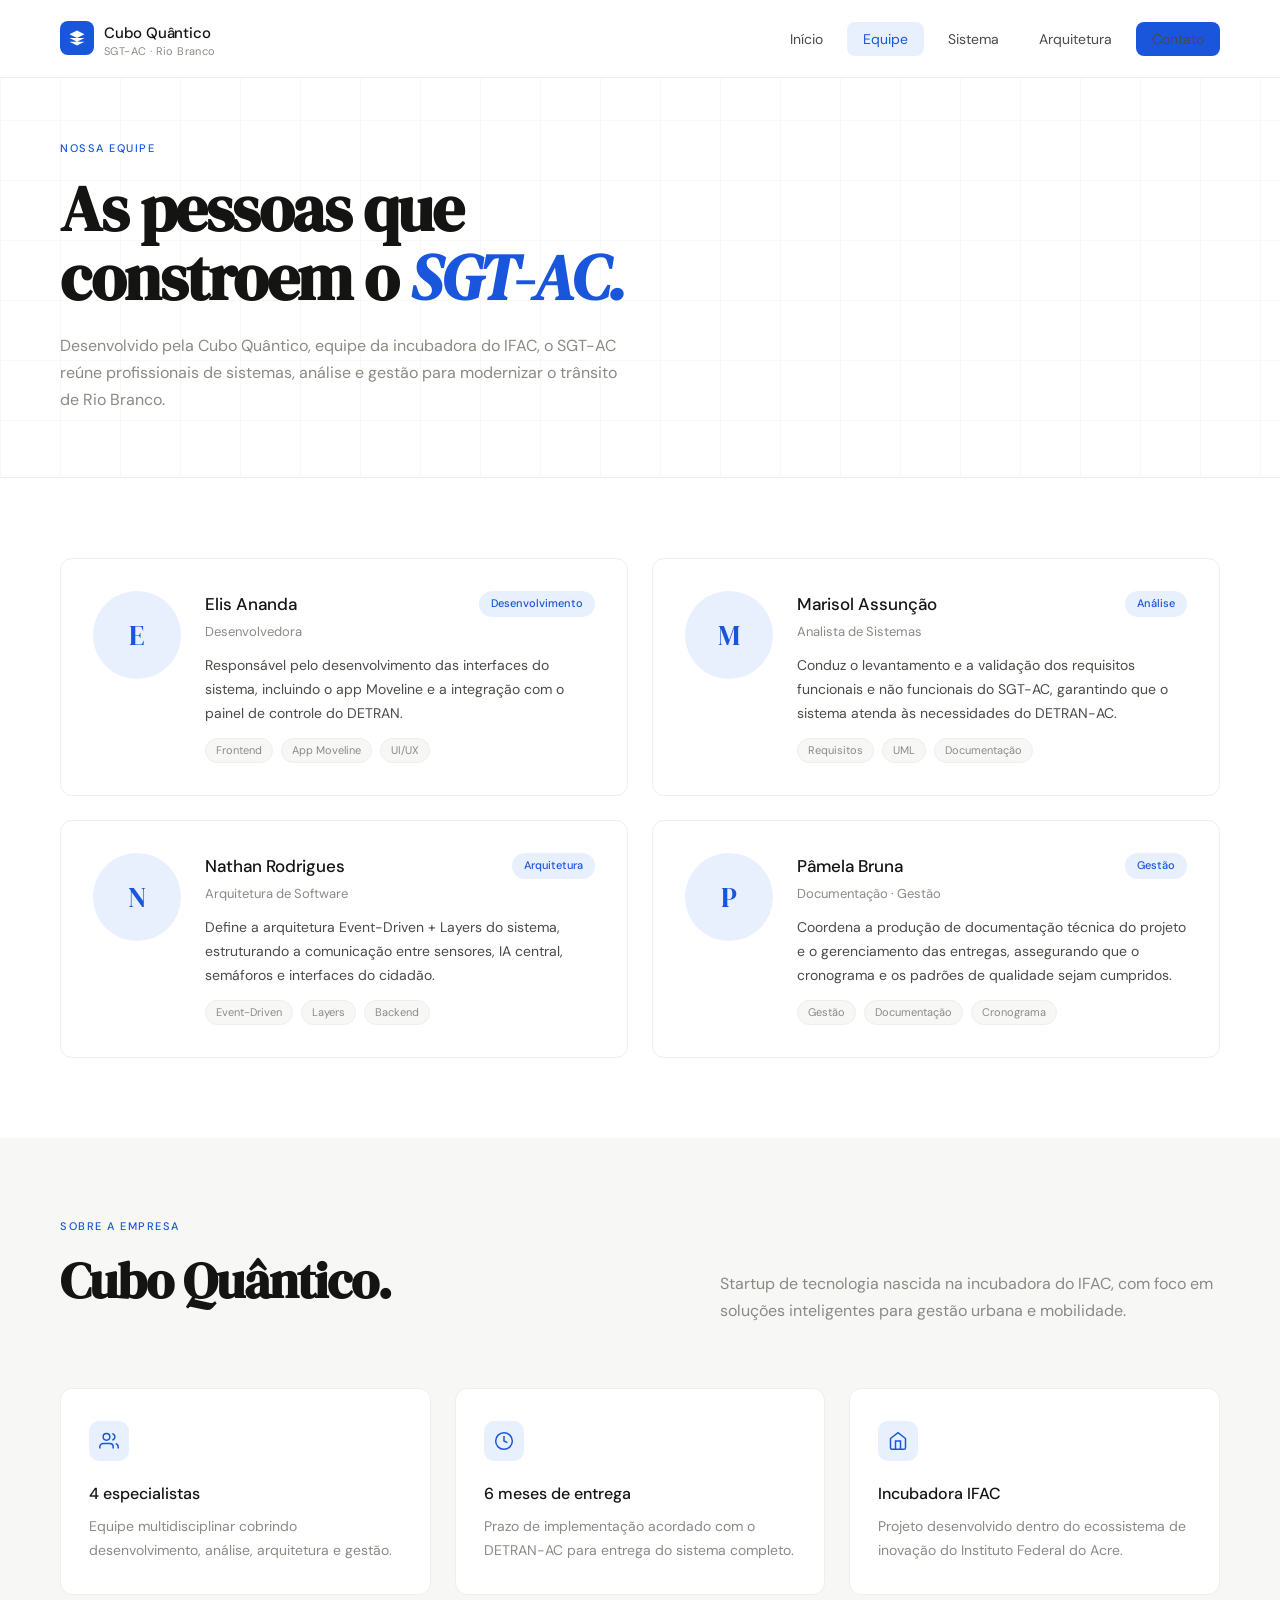
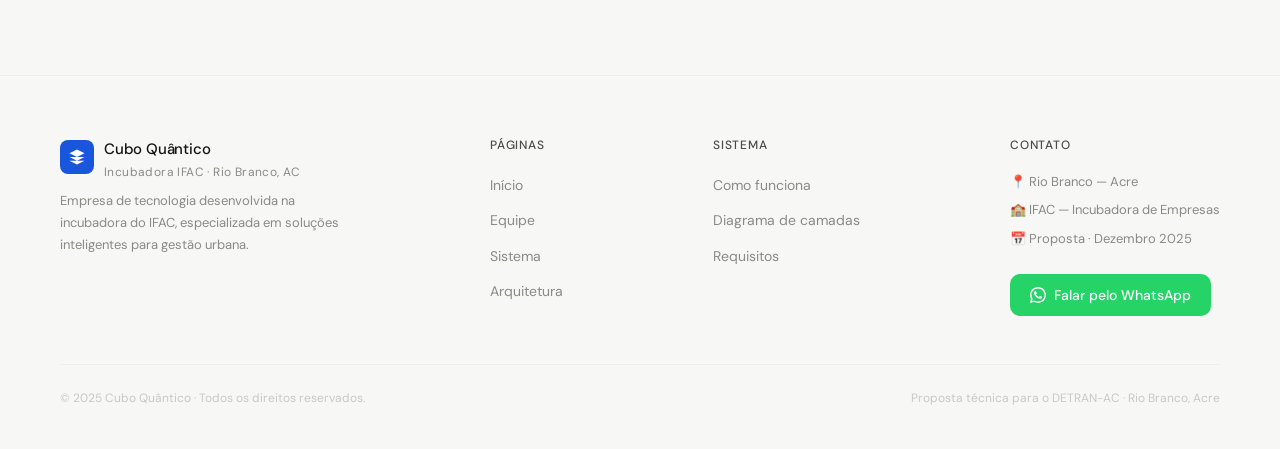
==== equipe.html @ 4dcd0e0a "Add files via upload" ====
<!DOCTYPE html>
<html lang="pt-BR">
<head>
  <meta charset="UTF-8">
  <meta name="viewport" content="width=device-width, initial-scale=1.0">
  <title>Equipe — Cubo Quântico</title>
  <link rel="stylesheet" href="style.css">
</head>
<body>

<!-- NAV -->
<nav>
  <a href="index.html" class="nav-logo">
    <div class="logo-icon">
      <svg viewBox="0 0 24 24"><path d="M12 2L2 7l10 5 10-5-10-5zM2 17l10 5 10-5M2 12l10 5 10-5"/></svg>
    </div>
    <div>
      <span class="logo-text">Cubo Quântico</span>
      <span class="logo-sub">SGT-AC · Rio Branco</span>
    </div>
  </a>
  <ul class="nav-links" id="nav-links">
    <li><a href="index.html">Início</a></li>
    <li><a href="equipe.html" class="active">Equipe</a></li>
    <li><a href="sistema.html">Sistema</a></li>
    <li><a href="arquitetura.html">Arquitetura</a></li>
    <li><a href="index.html#contato" class="nav-cta">Contato</a></li>
  </ul>
  <button class="nav-hamburger" id="nav-hamburger" aria-label="Abrir menu" aria-expanded="false">
    <span></span>
    <span></span>
    <span></span>
  </button>
</nav>

<!-- MENU MOBILE OVERLAY -->
<div class="mobile-menu" id="mobile-menu">
  <ul>
    <li><a href="index.html">Início</a></li>
    <li><a href="equipe.html" class="active">Equipe</a></li>
    <li><a href="sistema.html">Sistema</a></li>
    <li><a href="arquitetura.html">Arquitetura</a></li>
    <li><a href="index.html#contato">Contato</a></li>
  </ul>
</div>

<!-- PAGE HEADER -->
<section class="page-hero">
  <div class="page-hero-content">
    <p class="section-label">Nossa equipe</p>
    <h1 class="page-hero-title">As pessoas que<br>constroem o <em>SGT-AC.</em></h1>
    <p class="page-hero-desc">Desenvolvido pela Cubo Quântico, equipe da incubadora do IFAC, o SGT-AC reúne profissionais de sistemas, análise e gestão para modernizar o trânsito de Rio Branco.</p>
  </div>
</section>

<!-- EQUIPE GRID -->
<section class="team-page-section">
  <div class="team-page-grid reveal">

    <!-- Elis Ananda -->
    <div class="team-page-card">
      <div class="team-page-avatar">
        <img src="fotos/elis.jpg" alt="Elis Ananda"
             onerror="this.style.display='none';this.nextElementSibling.style.display='flex'">
        <span class="avatar-fallback">E</span>
      </div>
      <div class="team-page-info">
        <div class="team-page-header">
          <div>
            <h3 class="team-page-name">Elis Ananda</h3>
            <span class="team-page-role">Desenvolvedora</span>
          </div>
          <span class="team-page-badge">Desenvolvimento</span>
        </div>
        <p class="team-page-bio">
          Responsável pelo desenvolvimento das interfaces do sistema, incluindo o app Moveline e a integração com o painel de controle do DETRAN.
        </p>
        <div class="team-page-tags">
          <span class="team-tag">Frontend</span>
          <span class="team-tag">App Moveline</span>
          <span class="team-tag">UI/UX</span>
        </div>
      </div>
    </div>

    <!-- Marisol Assunção -->
    <div class="team-page-card">
      <div class="team-page-avatar">
        <img src="fotos/marisol.jpg" alt="Marisol Assunção"
             onerror="this.style.display='none';this.nextElementSibling.style.display='flex'">
        <span class="avatar-fallback">M</span>
      </div>
      <div class="team-page-info">
        <div class="team-page-header">
          <div>
            <h3 class="team-page-name">Marisol Assunção</h3>
            <span class="team-page-role">Analista de Sistemas</span>
          </div>
          <span class="team-page-badge">Análise</span>
        </div>
        <p class="team-page-bio">
          Conduz o levantamento e a validação dos requisitos funcionais e não funcionais do SGT-AC, garantindo que o sistema atenda às necessidades do DETRAN-AC.
        </p>
        <div class="team-page-tags">
          <span class="team-tag">Requisitos</span>
          <span class="team-tag">UML</span>
          <span class="team-tag">Documentação</span>
        </div>
      </div>
    </div>

    <!-- Nathan Rodrigues -->
    <div class="team-page-card">
      <div class="team-page-avatar">
        <img src="fotos/nathan.jpg" alt="Nathan Rodrigues"
             onerror="this.style.display='none';this.nextElementSibling.style.display='flex'">
        <span class="avatar-fallback">N</span>
      </div>
      <div class="team-page-info">
        <div class="team-page-header">
          <div>
            <h3 class="team-page-name">Nathan Rodrigues</h3>
            <span class="team-page-role">Arquitetura de Software</span>
          </div>
          <span class="team-page-badge">Arquitetura</span>
        </div>
        <p class="team-page-bio">
          Define a arquitetura Event-Driven + Layers do sistema, estruturando a comunicação entre sensores, IA central, semáforos e interfaces do cidadão.
        </p>
        <div class="team-page-tags">
          <span class="team-tag">Event-Driven</span>
          <span class="team-tag">Layers</span>
          <span class="team-tag">Backend</span>
        </div>
      </div>
    </div>

    <!-- Pâmela Bruna -->
    <div class="team-page-card">
      <div class="team-page-avatar">
        <img src="fotos/pamela.jpg" alt="Pâmela Bruna"
             onerror="this.style.display='none';this.nextElementSibling.style.display='flex'">
        <span class="avatar-fallback">P</span>
      </div>
      <div class="team-page-info">
        <div class="team-page-header">
          <div>
            <h3 class="team-page-name">Pâmela Bruna</h3>
            <span class="team-page-role">Documentação · Gestão</span>
          </div>
          <span class="team-page-badge">Gestão</span>
        </div>
        <p class="team-page-bio">
          Coordena a produção de documentação técnica do projeto e o gerenciamento das entregas, assegurando que o cronograma e os padrões de qualidade sejam cumpridos.
        </p>
        <div class="team-page-tags">
          <span class="team-tag">Gestão</span>
          <span class="team-tag">Documentação</span>
          <span class="team-tag">Cronograma</span>
        </div>
      </div>
    </div>

  </div>
</section>

<!-- SOBRE A EMPRESA -->
<section class="about-section">
  <div class="section-header reveal">
    <div>
      <p class="section-label">Sobre a empresa</p>
      <h2 class="section-title">Cubo Quântico.</h2>
    </div>
    <p class="section-desc">Startup de tecnologia nascida na incubadora do IFAC, com foco em soluções inteligentes para gestão urbana e mobilidade.</p>
  </div>
  <div class="about-grid reveal">
    <div class="about-card">
      <div class="how-icon">
        <svg viewBox="0 0 24 24" fill="none" stroke="currentColor" stroke-width="1.8"><path d="M17 21v-2a4 4 0 00-4-4H5a4 4 0 00-4 4v2"/><circle cx="9" cy="7" r="4"/><path d="M23 21v-2a4 4 0 00-3-3.87M16 3.13a4 4 0 010 7.75"/></svg>
      </div>
      <h4 class="about-card-title">4 especialistas</h4>
      <p class="about-card-text">Equipe multidisciplinar cobrindo desenvolvimento, análise, arquitetura e gestão.</p>
    </div>
    <div class="about-card">
      <div class="how-icon">
        <svg viewBox="0 0 24 24" fill="none" stroke="currentColor" stroke-width="1.8"><circle cx="12" cy="12" r="10"/><polyline points="12 6 12 12 16 14"/></svg>
      </div>
      <h4 class="about-card-title">6 meses de entrega</h4>
      <p class="about-card-text">Prazo de implementação acordado com o DETRAN-AC para entrega do sistema completo.</p>
    </div>
    <div class="about-card">
      <div class="how-icon">
        <svg viewBox="0 0 24 24" fill="none" stroke="currentColor" stroke-width="1.8"><path d="M3 9l9-7 9 7v11a2 2 0 01-2 2H5a2 2 0 01-2-2z"/><polyline points="9 22 9 12 15 12 15 22"/></svg>
      </div>
      <h4 class="about-card-title">Incubadora IFAC</h4>
      <p class="about-card-text">Projeto desenvolvido dentro do ecossistema de inovação do Instituto Federal do Acre.</p>
    </div>
  </div>
</section>

<!-- RODAPÉ -->
<footer id="contato">
  <div class="footer-top">
    <div class="footer-brand">
      <a href="index.html" class="nav-logo">
        <div class="logo-icon">
          <svg viewBox="0 0 24 24" width="18" height="18" fill="white"><path d="M12 2L2 7l10 5 10-5-10-5zM2 17l10 5 10-5M2 12l10 5 10-5"/></svg>
        </div>
        <div>
          <span class="logo-text">Cubo Quântico</span>
          <span class="logo-sub">Incubadora IFAC · Rio Branco, AC</span>
        </div>
      </a>
      <p class="footer-desc">Empresa de tecnologia desenvolvida na incubadora do IFAC, especializada em soluções inteligentes para gestão urbana.</p>
    </div>
    <div class="footer-links">
      <h4>Páginas</h4>
      <ul>
        <li><a href="index.html">Início</a></li>
        <li><a href="equipe.html">Equipe</a></li>
        <li><a href="sistema.html">Sistema</a></li>
        <li><a href="arquitetura.html">Arquitetura</a></li>
      </ul>
    </div>
    <div class="footer-links">
      <h4>Sistema</h4>
      <ul>
        <li><a href="sistema.html">Como funciona</a></li>
        <li><a href="arquitetura.html">Diagrama de camadas</a></li>
        <li><a href="sistema.html#requisitos">Requisitos</a></li>
      </ul>
    </div>
    <div class="footer-contact">
      <h4>Contato</h4>
      <p>📍 Rio Branco — Acre</p>
      <p>🏫 IFAC — Incubadora de Empresas</p>
      <p>📅 Proposta · Dezembro 2025</p>
      <a href="https://wa.me/55" target="_blank" class="whatsapp-btn">
        <svg width="16" height="16" viewBox="0 0 24 24" fill="white"><path d="M17.472 14.382c-.297-.149-1.758-.867-2.03-.967-.273-.099-.471-.148-.67.15-.197.297-.767.966-.94 1.164-.173.199-.347.223-.644.075-.297-.15-1.255-.463-2.39-1.475-.883-.788-1.48-1.761-1.653-2.059-.173-.297-.018-.458.13-.606.134-.133.298-.347.446-.52.149-.174.198-.298.298-.497.099-.198.05-.371-.025-.52-.075-.149-.669-1.612-.916-2.207-.242-.579-.487-.5-.669-.51-.173-.008-.371-.01-.57-.01-.198 0-.52.074-.792.372-.272.297-1.04 1.016-1.04 2.479 0 1.462 1.065 2.875 1.213 3.074.149.198 2.096 3.2 5.077 4.487.709.306 1.262.489 1.694.625.712.227 1.36.195 1.871.118.571-.085 1.758-.719 2.006-1.413.248-.694.248-1.289.173-1.413-.074-.124-.272-.198-.57-.347z"/><path d="M12 0C5.373 0 0 5.373 0 12c0 2.123.554 4.116 1.524 5.843L.057 23.928l6.234-1.635A11.942 11.942 0 0012 24c6.627 0 12-5.373 12-12S18.627 0 12 0zm0 21.818a9.818 9.818 0 01-5.007-1.369l-.36-.214-3.7.97 1.013-3.597-.235-.37A9.818 9.818 0 012.182 12c0-5.42 4.398-9.818 9.818-9.818 5.42 0 9.818 4.398 9.818 9.818 0 5.42-4.398 9.818-9.818 9.818z"/></svg>
        Falar pelo WhatsApp
      </a>
    </div>
  </div>
  <div class="footer-bottom">
    <p>© 2025 Cubo Quântico · Todos os direitos reservados.</p>
    <p>Proposta técnica para o DETRAN-AC · Rio Branco, Acre</p>
  </div>
</footer>

<script src="js/main.js" defer></script>

</body>
</html>
---- style.css ----
@import url('https://fonts.googleapis.com/css2?family=DM+Sans:wght@300;400;500&family=DM+Serif+Display:ital@0;1&display=swap');

/* ── RESET & VARIÁVEIS ── */
*, *::before, *::after {
  box-sizing: border-box;
  margin: 0;
  padding: 0;
}

:root {
  --white: #ffffff;
  --off: #f7f7f6;
  --gray-100: #eeeeec;
  --gray-300: #c8c8c4;
  --gray-500: #8a8a85;
  --gray-700: #4a4a47;
  --black: #141413;
  --blue: #1a56db;
  --blue-light: #e8f0fe;
  --blue-mid: #3b82f6;
  --accent: #1a56db;
  --font-display: 'DM Serif Display', Georgia, serif;
  --font-body: 'DM Sans', sans-serif;
  --radius: 12px;
  --transition: 0.35s cubic-bezier(0.4, 0, 0.2, 1);
}

html {
  scroll-behavior: smooth;
}

body {
  font-family: var(--font-body);
  background: var(--white);
  color: var(--black);
  line-height: 1.6;
  overflow-x: hidden;
}

/* ── NAV ── */
nav {
  position: fixed;
  top: 0; left: 0; right: 0;
  z-index: 100;
  display: flex;
  align-items: center;
  justify-content: space-between;
  padding: 20px 60px;
  background: rgba(255, 255, 255, 0.92);
  backdrop-filter: blur(12px);
  border-bottom: 1px solid var(--gray-100);
  transition: var(--transition);
}

.nav-logo {
  display: flex;
  align-items: center;
  gap: 10px;
  text-decoration: none;
  color: var(--black);
}

.logo-icon {
  width: 34px;
  height: 34px;
  background: var(--blue);
  border-radius: 8px;
  display: flex;
  align-items: center;
  justify-content: center;
}

.logo-icon svg {
  width: 18px;
  height: 18px;
  fill: white;
}

.logo-text {
  font-family: var(--font-body);
  font-weight: 500;
  font-size: 15px;
  letter-spacing: -0.2px;
}

.logo-sub {
  font-size: 11px;
  color: var(--gray-500);
  letter-spacing: 0.4px;
  display: block;
  line-height: 1;
}

.nav-links {
  display: flex;
  gap: 8px;
  list-style: none;
}

.nav-links a {
  text-decoration: none;
  font-size: 14px;
  font-weight: 400;
  color: var(--gray-700);
  padding: 8px 16px;
  border-radius: 8px;
  transition: var(--transition);
}

.nav-links a:hover,
.nav-links a.active {
  background: var(--blue-light);
  color: var(--blue);
}

.nav-cta {
  background: var(--blue) ;
  color: white;
  font-weight: 500;
}

.nav-cta:hover {
  background: #1445b8;
  color: white;
}

/* ── HERO ── */
.hero {
  min-height: 100vh;
  display: flex;
  flex-direction: column;
  justify-content: center;
  padding: 120px 60px 80px;
  position: relative;
  overflow: hidden;
}

.hero-grid {
  position: absolute;
  inset: 0;
  background-image:
    linear-gradient(var(--gray-100) 1px, transparent 1px),
    linear-gradient(90deg, var(--gray-100) 1px, transparent 1px);
  background-size: 60px 60px;
  opacity: 0.5;
  z-index: 0;
  pointer-events: none;
}

.hero-blob {
  position: absolute;
  top: -100px;
  right: -100px;
  width: 600px;
  height: 600px;
  background: radial-gradient(circle at center, #e8f0fe 0%, transparent 70%);
  z-index: 0;
  pointer-events: none;
}

.hero-content {
  position: relative;
  z-index: 1;
  max-width: 800px;
}

.hero-badge {
  display: inline-flex;
  align-items: center;
  gap: 6px;
  background: var(--blue-light);
  color: var(--blue);
  font-size: 12px;
  font-weight: 500;
  letter-spacing: 0.8px;
  text-transform: uppercase;
  padding: 6px 14px;
  border-radius: 100px;
  margin-bottom: 32px;
  opacity: 0;
  transform: translateY(16px);
  animation: fadeUp 0.6s 0.1s forwards;
}

.hero-badge::before {
  content: '';
  width: 6px;
  height: 6px;
  background: var(--blue);
  border-radius: 50%;
}

.hero-title {
  font-family: var(--font-display);
  font-size: clamp(48px, 7vw, 88px);
  line-height: 1.05;
  letter-spacing: -2px;
  color: var(--black);
  margin-bottom: 24px;
  opacity: 0;
  transform: translateY(20px);
  animation: fadeUp 0.7s 0.2s forwards;
}

.hero-title em {
  font-style: italic;
  color: var(--blue);
}

.hero-desc {
  font-size: 18px;
  color: var(--gray-700);
  max-width: 560px;
  line-height: 1.7;
  margin-bottom: 48px;
  opacity: 0;
  transform: translateY(20px);
  animation: fadeUp 0.7s 0.35s forwards;
}

.hero-actions {
  display: flex;
  gap: 16px;
  flex-wrap: wrap;
  opacity: 0;
  transform: translateY(20px);
  animation: fadeUp 0.7s 0.5s forwards;
}

.hero-stats {
  display: flex;
  gap: 48px;
  margin-top: 80px;
  padding-top: 48px;
  border-top: 1px solid var(--gray-100);
  opacity: 0;
  transform: translateY(20px);
  animation: fadeUp 0.7s 0.65s forwards;
}

.stat-number {
  font-family: var(--font-display);
  font-size: 36px;
  color: var(--black);
  line-height: 1;
  margin-bottom: 4px;
}

.stat-label {
  font-size: 13px;
  color: var(--gray-500);
  letter-spacing: 0.3px;
}

/* ── BOTÕES ── */
.btn {
  display: inline-flex;
  align-items: center;
  gap: 8px;
  padding: 14px 28px;
  border-radius: 10px;
  font-family: var(--font-body);
  font-size: 15px;
  font-weight: 500;
  text-decoration: none;
  transition: var(--transition);
  cursor: pointer;
  border: none;
}

.btn-primary {
  background: var(--blue);
  color: white;
}

.btn-primary:hover {
  background: #1445b8;
  transform: translateY(-2px);
  box-shadow: 0 8px 24px rgba(26, 86, 219, 0.3);
}

.btn-secondary {
  background: var(--white);
  color: var(--black);
  border: 1.5px solid var(--gray-300);
}

.btn-secondary:hover {
  border-color: var(--blue);
  color: var(--blue);
  transform: translateY(-2px);
}

.btn-white {
  background: var(--white);
  color: var(--black);
}

.btn-white:hover {
  background: var(--blue-light);
  color: var(--blue);
  transform: translateY(-2px);
}

/* ── SEÇÕES GENÉRICAS ── */
section {
  padding: 100px 60px;
}

.section-label {
  font-size: 11px;
  font-weight: 500;
  letter-spacing: 1.5px;
  text-transform: uppercase;
  color: var(--blue);
  margin-bottom: 16px;
}

.section-title {
  font-family: var(--font-display);
  font-size: clamp(32px, 4vw, 52px);
  line-height: 1.1;
  letter-spacing: -1px;
  color: var(--black);
  margin-bottom: 16px;
}

.section-desc {
  font-size: 16px;
  color: var(--gray-500);
  max-width: 500px;
  line-height: 1.7;
}

.section-header {
  display: flex;
  justify-content: space-between;
  align-items: flex-end;
  margin-bottom: 64px;
  gap: 40px;
  flex-wrap: wrap;
}

/* ── EQUIPE ── */
.team-section {
  background: var(--off);
}

.team-grid {
  display: grid;
  grid-template-columns: repeat(auto-fill, minmax(200px, 1fr));
  gap: 24px;
}

.team-card {
  background: var(--white);
  border: 1px solid var(--gray-100);
  border-radius: var(--radius);
  padding: 32px 24px;
  text-align: center;
  transition: var(--transition);
  cursor: default;
}

.team-card:hover {
  border-color: var(--blue);
  transform: translateY(-4px);
  box-shadow: 0 12px 32px rgba(26, 86, 219, 0.08);
}

.team-avatar {
  width: 80px;
  height: 80px;
  border-radius: 50%;
  background: var(--blue-light);
  display: flex;
  align-items: center;
  justify-content: center;
  margin: 0 auto 20px;
  overflow: hidden;
  position: relative;
}

.team-avatar img {
  width: 100%;
  height: 100%;
  object-fit: cover;
  border-radius: 50%;
  display: block;
}

.team-avatar .avatar-fallback {
  font-family: var(--font-display);
  font-size: 26px;
  color: var(--blue);
  display: none;
  align-items: center;
  justify-content: center;
  width: 100%;
  height: 100%;
}

.team-name {
  font-size: 15px;
  font-weight: 500;
  color: var(--black);
  margin-bottom: 4px;
}

.team-role {
  font-size: 12px;
  color: var(--gray-500);
  letter-spacing: 0.3px;
}

/* ── COMO FUNCIONA ── */
.how-grid {
  display: grid;
  grid-template-columns: repeat(3, 1fr);
  gap: 2px;
  background: var(--gray-100);
  border: 1px solid var(--gray-100);
  border-radius: var(--radius);
  overflow: hidden;
}

.how-card {
  background: var(--white);
  padding: 40px 32px;
  transition: var(--transition);
}

.how-card:hover {
  background: var(--off);
}

.how-number {
  font-family: var(--font-display);
  font-size: 48px;
  color: var(--gray-100);
  line-height: 1;
  margin-bottom: 20px;
}

.how-icon {
  width: 40px;
  height: 40px;
  background: var(--blue-light);
  border-radius: 10px;
  display: flex;
  align-items: center;
  justify-content: center;
  margin-bottom: 20px;
}

.how-icon svg {
  width: 20px;
  height: 20px;
  stroke: var(--blue);
  fill: none;
  stroke-width: 1.8;
}

.how-title {
  font-size: 16px;
  font-weight: 500;
  color: var(--black);
  margin-bottom: 10px;
}

.how-text {
  font-size: 14px;
  color: var(--gray-500);
  line-height: 1.7;
}

.how-cta {
  text-align: center;
  margin-top: 48px;
}

/* ── ARQUITETURA ── */
.arch-section {
  background: var(--black);
}

.arch-section .section-label { color: var(--blue-mid); }
.arch-section .section-title { color: var(--white); }
.arch-section .section-desc  { color: var(--gray-300); }

.arch-layers {
  display: flex;
  flex-direction: column;
  gap: 3px;
  margin-top: 56px;
}

.arch-layer {
  display: flex;
  align-items: center;
  gap: 20px;
  background: rgba(255, 255, 255, 0.04);
  border: 1px solid rgba(255, 255, 255, 0.08);
  border-radius: 10px;
  padding: 20px 28px;
  transition: var(--transition);
}

.arch-layer:hover {
  background: rgba(26, 86, 219, 0.12);
  border-color: rgba(26, 86, 219, 0.4);
}

.arch-layer-num {
  font-family: var(--font-display);
  font-size: 13px;
  color: var(--blue-mid);
  min-width: 24px;
}

.arch-layer-name {
  font-size: 14px;
  font-weight: 500;
  color: var(--white);
  min-width: 200px;
}

.arch-layer-desc {
  font-size: 13px;
  color: var(--gray-500);
}

.arch-tags {
  display: flex;
  gap: 8px;
  margin-left: auto;
  flex-wrap: wrap;
}

.arch-tag {
  font-size: 11px;
  color: var(--blue-mid);
  background: rgba(59, 130, 246, 0.12);
  border: 1px solid rgba(59, 130, 246, 0.2);
  padding: 3px 10px;
  border-radius: 100px;
}

.arch-cta {
  text-align: center;
  margin-top: 48px;
}

/* ── RODAPÉ ── */
footer {
  background: var(--off);
  border-top: 1px solid var(--gray-100);
  padding: 60px 60px 40px;
}

.footer-top {
  display: flex;
  justify-content: space-between;
  align-items: flex-start;
  gap: 40px;
  flex-wrap: wrap;
  margin-bottom: 48px;
}

.footer-brand .logo-sub {
  margin-top: 4px;
  font-size: 12px;
}

.footer-desc {
  font-size: 13px;
  color: var(--gray-500);
  max-width: 280px;
  margin-top: 12px;
  line-height: 1.7;
}

.footer-links h4 {
  font-size: 12px;
  font-weight: 500;
  letter-spacing: 0.8px;
  text-transform: uppercase;
  color: var(--gray-700);
  margin-bottom: 16px;
}

.footer-links ul { list-style: none; }

.footer-links li { margin-bottom: 10px; }

.footer-links a {
  font-size: 14px;
  color: var(--gray-500);
  text-decoration: none;
  transition: color 0.2s;
}

.footer-links a:hover { color: var(--blue); }

.footer-contact h4 {
  font-size: 12px;
  font-weight: 500;
  letter-spacing: 0.8px;
  text-transform: uppercase;
  color: var(--gray-700);
  margin-bottom: 16px;
}

.footer-contact p {
  font-size: 13px;
  color: var(--gray-500);
  margin-bottom: 8px;
  display: flex;
  align-items: center;
  gap: 8px;
}

.whatsapp-btn {
  display: inline-flex;
  align-items: center;
  gap: 8px;
  background: #25d366;
  color: white;
  text-decoration: none;
  padding: 10px 20px;
  border-radius: 10px;
  font-size: 14px;
  font-weight: 500;
  margin-top: 16px;
  transition: var(--transition);
}

.whatsapp-btn:hover {
  background: #1dbb5b;
  transform: translateY(-2px);
  box-shadow: 0 6px 20px rgba(37, 211, 102, 0.3);
}

.footer-bottom {
  border-top: 1px solid var(--gray-100);
  padding-top: 24px;
  display: flex;
  justify-content: space-between;
  align-items: center;
  flex-wrap: wrap;
  gap: 12px;
}

.footer-bottom p {
  font-size: 12px;
  color: var(--gray-300);
}

/* ── SCROLL REVEAL ── */
/* Visível por padrão — o JS é quem oculta antes de animar.
   Assim, se o JS falhar ou demorar, o conteúdo nunca fica invisível. */
.reveal {
  opacity: 1;
  transform: none;
}

.reveal.reveal-init {
  opacity: 0;
  transform: translateY(28px);
  transition: opacity 0.7s ease, transform 0.7s ease;
}

.reveal.reveal-init.visible {
  opacity: 1;
  transform: translateY(0);
}

/* ── PAGE HERO ── */
.page-hero {
  min-height: 40vh;
  display: flex;
  align-items: flex-end;
  padding: 140px 60px 64px;
  position: relative;
  overflow: hidden;
  border-bottom: 1px solid var(--gray-100);
}

.page-hero::before {
  content: '';
  position: absolute;
  inset: 0;
  background-image:
    linear-gradient(var(--gray-100) 1px, transparent 1px),
    linear-gradient(90deg, var(--gray-100) 1px, transparent 1px);
  background-size: 60px 60px;
  opacity: 0.4;
  z-index: 0;
}

.page-hero-content {
  position: relative;
  z-index: 1;
  max-width: 700px;
}

.page-hero-title {
  font-family: var(--font-display);
  font-size: clamp(36px, 5vw, 64px);
  line-height: 1.08;
  letter-spacing: -1.5px;
  color: var(--black);
  margin: 12px 0 20px;
}

.page-hero-title em {
  font-style: italic;
  color: var(--blue);
}

.page-hero-desc {
  font-size: 16px;
  color: var(--gray-500);
  max-width: 560px;
  line-height: 1.7;
}

/* ── EQUIPE PAGE ── */
.team-page-section {
  padding: 80px 60px;
}

.team-page-grid {
  display: grid;
  grid-template-columns: repeat(2, 1fr);
  gap: 24px;
}

.team-page-card {
  display: flex;
  gap: 24px;
  background: var(--white);
  border: 1px solid var(--gray-100);
  border-radius: var(--radius);
  padding: 32px;
  transition: var(--transition);
}

.team-page-card:hover {
  border-color: var(--blue);
  box-shadow: 0 12px 40px rgba(26, 86, 219, 0.07);
  transform: translateY(-3px);
}

.team-page-avatar {
  width: 88px;
  height: 88px;
  min-width: 88px;
  border-radius: 50%;
  background: var(--blue-light);
  overflow: hidden;
  display: flex;
  align-items: center;
  justify-content: center;
}

.team-page-avatar img {
  width: 100%;
  height: 100%;
  object-fit: cover;
  border-radius: 50%;
}

.team-page-avatar .avatar-fallback {
  font-family: var(--font-display);
  font-size: 28px;
  color: var(--blue);
  display: none;
  align-items: center;
  justify-content: center;
  width: 100%;
  height: 100%;
}

.team-page-info {
  flex: 1;
  display: flex;
  flex-direction: column;
  gap: 12px;
}

.team-page-header {
  display: flex;
  justify-content: space-between;
  align-items: flex-start;
  gap: 12px;
}

.team-page-name {
  font-size: 17px;
  font-weight: 500;
  color: var(--black);
  margin-bottom: 3px;
}

.team-page-role {
  font-size: 13px;
  color: var(--gray-500);
  display: block;
}

.team-page-badge {
  font-size: 11px;
  font-weight: 500;
  color: var(--blue);
  background: var(--blue-light);
  padding: 4px 12px;
  border-radius: 100px;
  white-space: nowrap;
}

.team-page-bio {
  font-size: 14px;
  color: var(--gray-700);
  line-height: 1.7;
}

.team-page-tags {
  display: flex;
  gap: 8px;
  flex-wrap: wrap;
}

.team-tag {
  font-size: 11px;
  color: var(--gray-500);
  background: var(--off);
  border: 1px solid var(--gray-100);
  padding: 3px 10px;
  border-radius: 100px;
}

/* ── SOBRE A EMPRESA ── */
.about-section {
  padding: 80px 60px;
  background: var(--off);
}

.about-grid {
  display: grid;
  grid-template-columns: repeat(3, 1fr);
  gap: 24px;
}

.about-card {
  background: var(--white);
  border: 1px solid var(--gray-100);
  border-radius: var(--radius);
  padding: 32px 28px;
  transition: var(--transition);
}

.about-card:hover {
  border-color: var(--blue);
  transform: translateY(-3px);
  box-shadow: 0 8px 28px rgba(26, 86, 219, 0.07);
}

.about-card-title {
  font-size: 16px;
  font-weight: 500;
  color: var(--black);
  margin: 16px 0 8px;
}

.about-card-text {
  font-size: 14px;
  color: var(--gray-500);
  line-height: 1.7;
}

/* ── HAMBURGER ── */
.nav-hamburger {
  display: none;
  flex-direction: column;
  justify-content: center;
  gap: 5px;
  width: 36px;
  height: 36px;
  background: none;
  border: none;
  cursor: pointer;
  padding: 4px;
  border-radius: 8px;
  transition: background var(--transition);
  z-index: 200;
}

.nav-hamburger:hover {
  background: var(--gray-100);
}

.nav-hamburger span {
  display: block;
  width: 22px;
  height: 2px;
  background: var(--black);
  border-radius: 2px;
  transition: transform 0.3s ease, opacity 0.3s ease;
  transform-origin: center;
}

.nav-hamburger.open span:nth-child(1) {
  transform: translateY(7px) rotate(45deg);
}
.nav-hamburger.open span:nth-child(2) {
  opacity: 0;
  transform: scaleX(0);
}
.nav-hamburger.open span:nth-child(3) {
  transform: translateY(-7px) rotate(-45deg);
}

/* ── MENU MOBILE OVERLAY ── */
.mobile-menu {
  display: none;
  position: fixed;
  top: 0; left: 0; right: 0; bottom: 0;
  background: var(--white);
  z-index: 150;
  flex-direction: column;
  justify-content: center;
  align-items: center;
  opacity: 0;
  pointer-events: none;
  transition: opacity 0.3s ease;
}

.mobile-menu.open {
  opacity: 1;
  pointer-events: all;
}

.mobile-menu ul {
  list-style: none;
  text-align: center;
  display: flex;
  flex-direction: column;
  gap: 8px;
}

.mobile-menu a {
  display: block;
  font-family: var(--font-display);
  font-size: 36px;
  color: var(--black);
  text-decoration: none;
  padding: 8px 24px;
  border-radius: 12px;
  transition: color var(--transition), background var(--transition);
  letter-spacing: -0.5px;
}

.mobile-menu a:hover,
.mobile-menu a.active {
  color: var(--blue);
  background: var(--blue-light);
}

body.menu-open {
  overflow: hidden;
}

/* ── ANIMAÇÕES ── */
@keyframes fadeUp {
  to {
    opacity: 1;
    transform: translateY(0);
  }
}

/* ── RESPONSIVO ── */
@media (max-width: 900px) {
  nav                   { padding: 16px 24px; }
  .nav-links            { display: none; }
  .nav-hamburger        { display: flex; }
  .mobile-menu          { display: flex; }
  .hero                 { padding: 100px 24px 60px; }
  section               { padding: 70px 24px; }
  .how-grid             { grid-template-columns: 1fr; }
  .hero-stats           { gap: 28px; flex-wrap: wrap; }
  footer                { padding: 48px 24px 32px; }
  .arch-tags            { display: none; }
  .page-hero            { padding: 120px 24px 48px; }
  .team-page-section    { padding: 60px 24px; }
  .team-page-grid       { grid-template-columns: 1fr; }
  .about-section        { padding: 60px 24px; }
  .about-grid           { grid-template-columns: 1fr; gap: 16px; }
  .section-header       { flex-direction: column; align-items: flex-start; }
  .footer-top           { flex-direction: column; gap: 32px; }
  .arch-layer           { flex-wrap: wrap; gap: 12px; }
  .arch-layer-name      { min-width: unset; }
}

@media (max-width: 480px) {
  .hero-title           { letter-spacing: -1.5px; }
  .hero-stats           { display: grid; grid-template-columns: 1fr 1fr; gap: 24px; }
  .team-grid            { grid-template-columns: 1fr 1fr; }
  .team-page-card       { flex-direction: column; align-items: center; text-align: center; }
  .team-page-header     { flex-direction: column; align-items: center; }
  .team-page-tags       { justify-content: center; }
  .how-card             { padding: 28px 20px; }
  .arch-layer           { padding: 16px 20px; }
  .arch-layer-desc      { display: none; }
  .about-grid           { grid-template-columns: 1fr; }
  .footer-bottom        { flex-direction: column; text-align: center; }
}
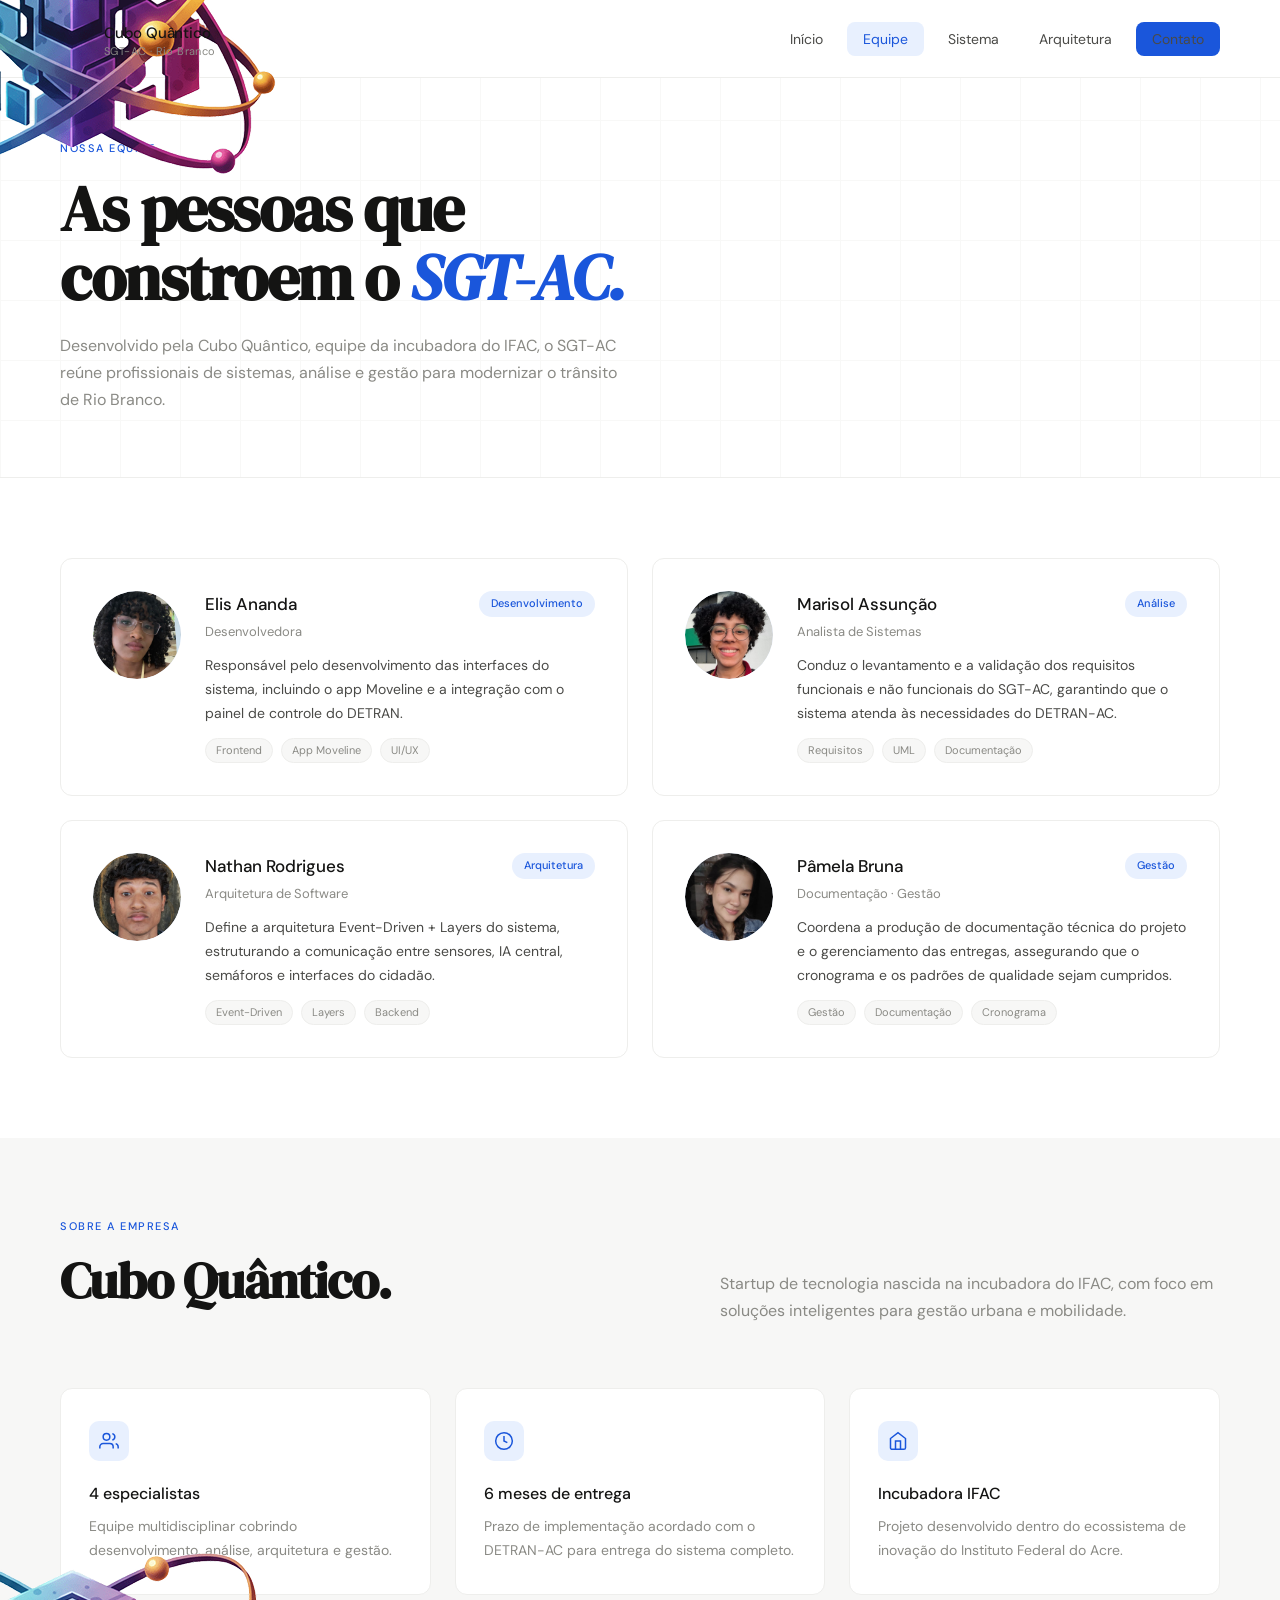
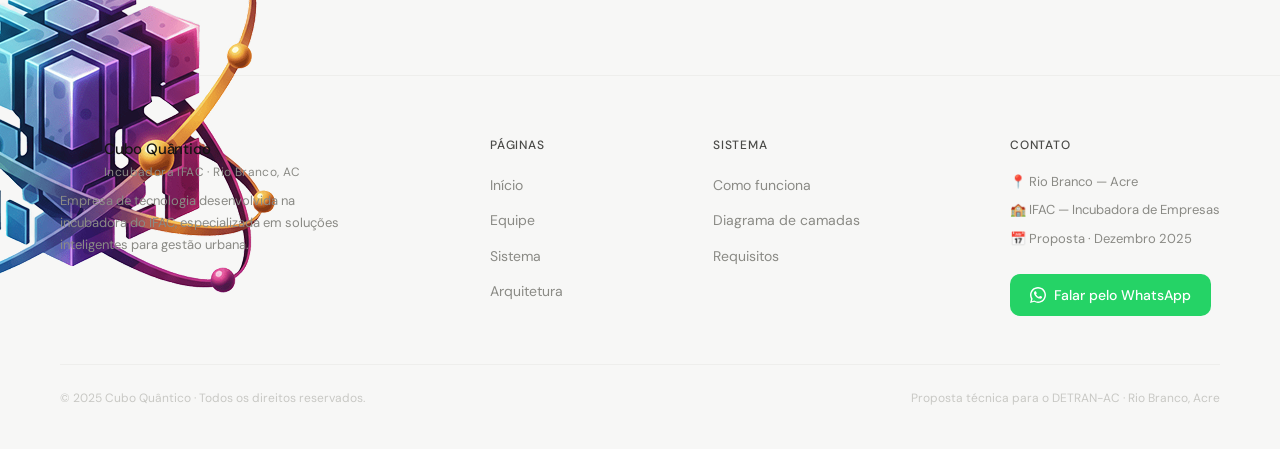
==== commit 5fa42983: "Update equipe.html" ====
--- a/equipe.html
+++ b/equipe.html
@@ -12,7 +12,7 @@
 <nav>
   <a href="index.html" class="nav-logo">
     <div class="logo-icon">
-      <svg viewBox="0 0 24 24"><path d="M12 2L2 7l10 5 10-5-10-5zM2 17l10 5 10-5M2 12l10 5 10-5"/></svg>
+      <img src="img/logo1.png" alt="Cubo Quântico">
     </div>
     <div>
       <span class="logo-text">Cubo Quântico</span>
@@ -33,7 +33,7 @@
   </button>
 </nav>
 
-<!-- MENU MOBILE OVERLAY -->
+<!-- MENU/MOBILE -->
 <div class="mobile-menu" id="mobile-menu">
   <ul>
     <li><a href="index.html">Início</a></li>
@@ -44,7 +44,7 @@
   </ul>
 </div>
 
-<!-- PAGE HEADER -->
+<!-- PAGE/HEADER -->
 <section class="page-hero">
   <div class="page-hero-content">
     <p class="section-label">Nossa equipe</p>
@@ -53,11 +53,11 @@
   </div>
 </section>
 
-<!-- EQUIPE GRID -->
+<!-- EQUIPE/GRID -->
 <section class="team-page-section">
   <div class="team-page-grid reveal">
 
-    <!-- Elis Ananda -->
+    <!-- Elis -->
     <div class="team-page-card">
       <div class="team-page-avatar">
         <img src="fotos/elis.jpg" alt="Elis Ananda"
@@ -83,7 +83,7 @@
       </div>
     </div>
 
-    <!-- Marisol Assunção -->
+    <!-- Marisol  -->
     <div class="team-page-card">
       <div class="team-page-avatar">
         <img src="fotos/marisol.jpg" alt="Marisol Assunção"
@@ -109,7 +109,7 @@
       </div>
     </div>
 
-    <!-- Nathan Rodrigues -->
+    <!-- Nathan -->
     <div class="team-page-card">
       <div class="team-page-avatar">
         <img src="fotos/nathan.jpg" alt="Nathan Rodrigues"
@@ -135,7 +135,7 @@
       </div>
     </div>
 
-    <!-- Pâmela Bruna -->
+    <!-- Pâmela -->
     <div class="team-page-card">
       <div class="team-page-avatar">
         <img src="fotos/pamela.jpg" alt="Pâmela Bruna"
@@ -164,7 +164,7 @@
   </div>
 </section>
 
-<!-- SOBRE A EMPRESA -->
+<!-- SOBRE/EMPRESA -->
 <section class="about-section">
   <div class="section-header reveal">
     <div>
@@ -204,7 +204,7 @@
     <div class="footer-brand">
       <a href="index.html" class="nav-logo">
         <div class="logo-icon">
-          <svg viewBox="0 0 24 24" width="18" height="18" fill="white"><path d="M12 2L2 7l10 5 10-5-10-5zM2 17l10 5 10-5M2 12l10 5 10-5"/></svg>
+          <img src="img/logo1.png" alt="Cubo Quântico">
         </div>
         <div>
           <span class="logo-text">Cubo Quântico</span>
--- a/style.css
+++ b/style.css
@@ -1,6 +1,6 @@
 @import url('https://fonts.googleapis.com/css2?family=DM+Sans:wght@300;400;500&family=DM+Serif+Display:ital@0;1&display=swap');
 
-/* ── RESET & VARIÁVEIS ── */
+
 *, *::before, *::after {
   box-sizing: border-box;
   margin: 0;
@@ -37,7 +37,7 @@
   overflow-x: hidden;
 }
 
-/* ── NAV ── */
+
 nav {
   position: fixed;
   top: 0; left: 0; right: 0;
@@ -657,8 +657,6 @@
 }
 
 /* ── SCROLL REVEAL ── */
-/* Visível por padrão — o JS é quem oculta antes de animar.
-   Assim, se o JS falhar ou demorar, o conteúdo nunca fica invisível. */
 .reveal {
   opacity: 1;
   transform: none;
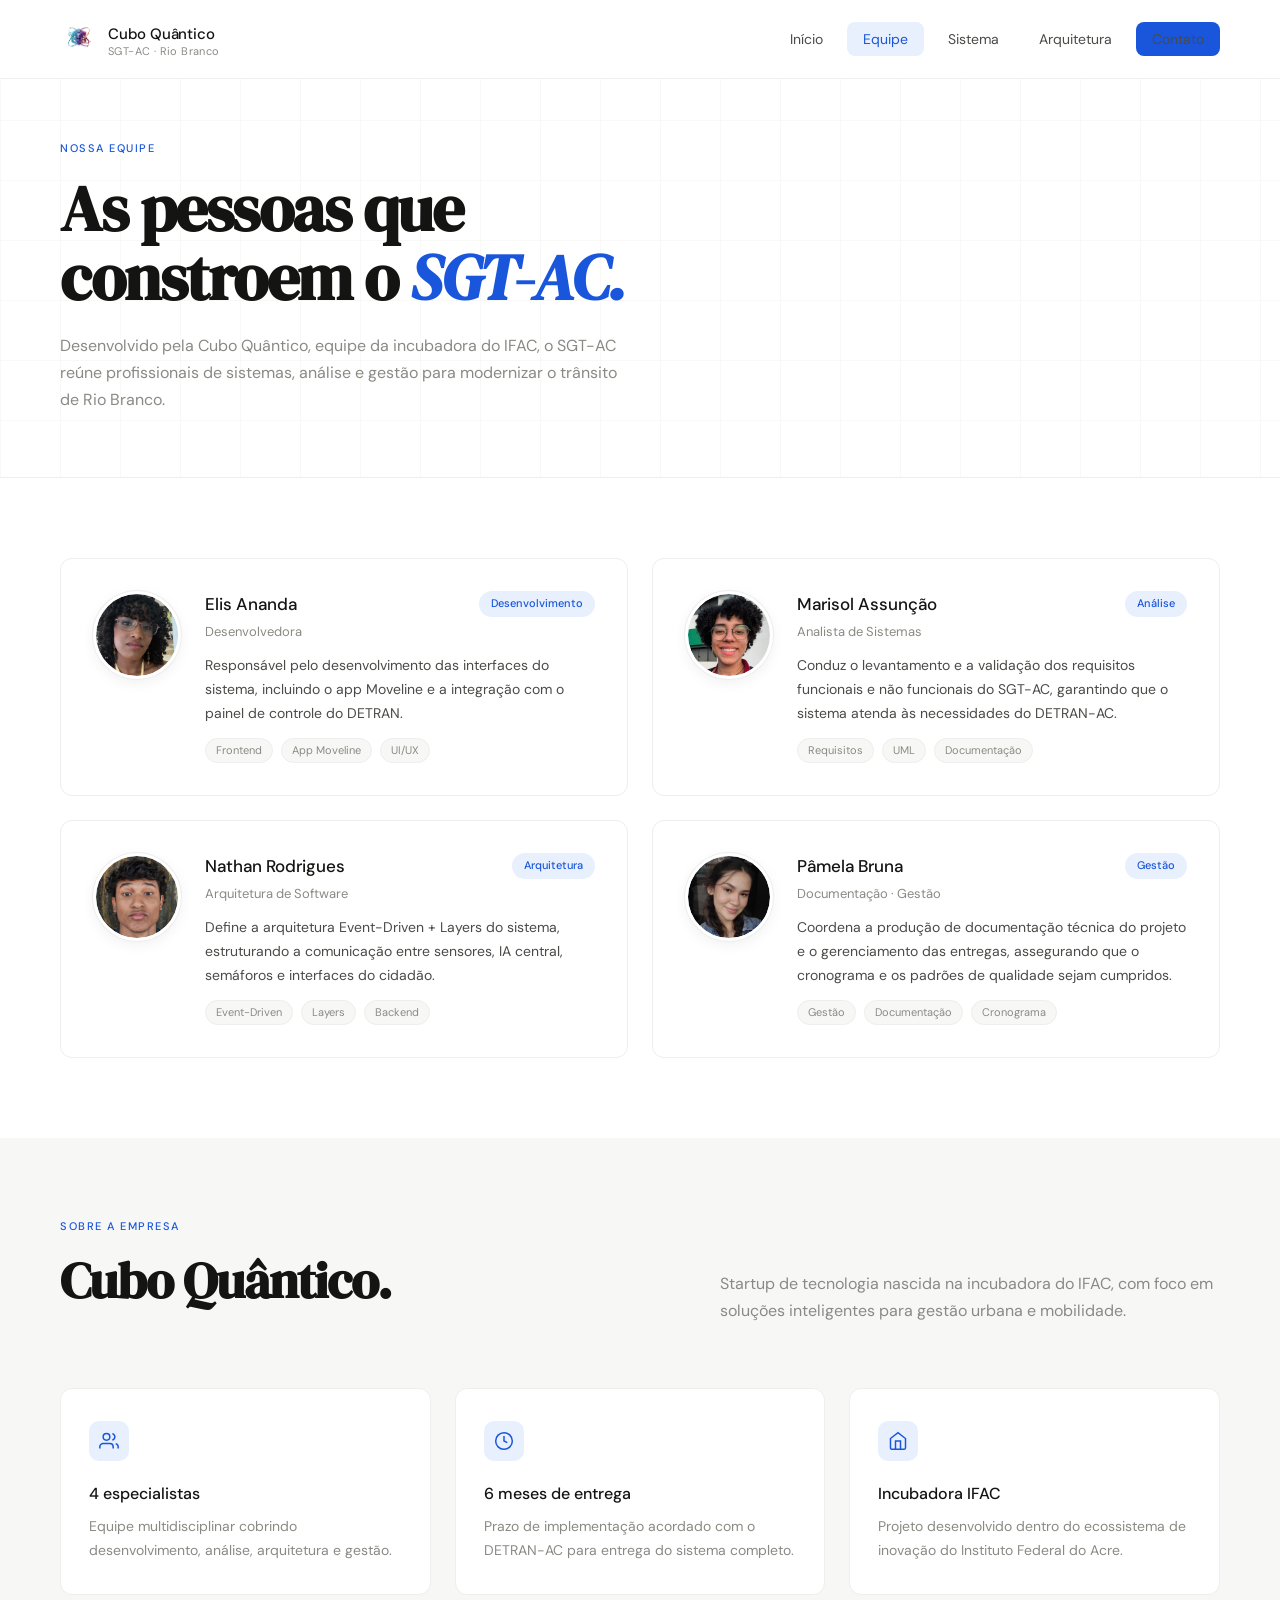
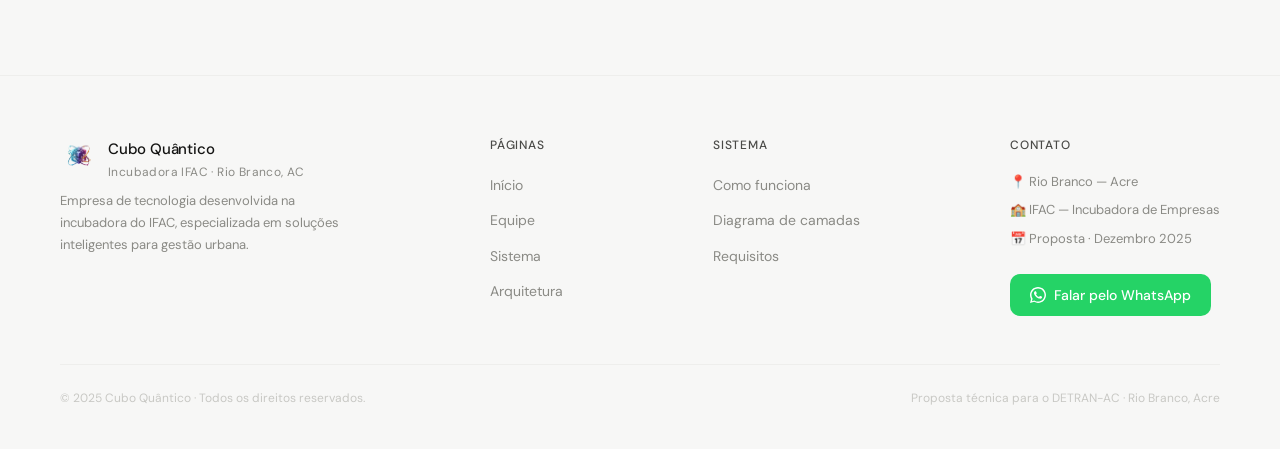
==== commit 0009d49c: "Update equipe.html" ====
--- a/equipe.html
+++ b/equipe.html
@@ -12,7 +12,7 @@
 <nav>
   <a href="index.html" class="nav-logo">
     <div class="logo-icon">
-      <img src="img/logo1.png" alt="Cubo Quântico">
+      <img src="img/logo1.png" alt="Cubo Quântico" width="38" height="38">
     </div>
     <div>
       <span class="logo-text">Cubo Quântico</span>
@@ -33,7 +33,7 @@
   </button>
 </nav>
 
-<!-- MENU/MOBILE -->
+<!-- MENU MOBILE OVERLAY -->
 <div class="mobile-menu" id="mobile-menu">
   <ul>
     <li><a href="index.html">Início</a></li>
@@ -44,7 +44,7 @@
   </ul>
 </div>
 
-<!-- PAGE/HEADER -->
+<!-- PAGE HEADER -->
 <section class="page-hero">
   <div class="page-hero-content">
     <p class="section-label">Nossa equipe</p>
@@ -53,11 +53,11 @@
   </div>
 </section>
 
-<!-- EQUIPE/GRID -->
+<!-- EQUIPE GRID -->
 <section class="team-page-section">
   <div class="team-page-grid reveal">
 
-    <!-- Elis -->
+    <!-- Elis Ananda -->
     <div class="team-page-card">
       <div class="team-page-avatar">
         <img src="fotos/elis.jpg" alt="Elis Ananda"
@@ -83,7 +83,7 @@
       </div>
     </div>
 
-    <!-- Marisol  -->
+    <!-- Marisol Assunção -->
     <div class="team-page-card">
       <div class="team-page-avatar">
         <img src="fotos/marisol.jpg" alt="Marisol Assunção"
@@ -109,7 +109,7 @@
       </div>
     </div>
 
-    <!-- Nathan -->
+    <!-- Nathan Rodrigues -->
     <div class="team-page-card">
       <div class="team-page-avatar">
         <img src="fotos/nathan.jpg" alt="Nathan Rodrigues"
@@ -135,7 +135,7 @@
       </div>
     </div>
 
-    <!-- Pâmela -->
+    <!-- Pâmela Bruna -->
     <div class="team-page-card">
       <div class="team-page-avatar">
         <img src="fotos/pamela.jpg" alt="Pâmela Bruna"
@@ -164,7 +164,7 @@
   </div>
 </section>
 
-<!-- SOBRE/EMPRESA -->
+<!-- SOBRE A EMPRESA -->
 <section class="about-section">
   <div class="section-header reveal">
     <div>
@@ -204,7 +204,7 @@
     <div class="footer-brand">
       <a href="index.html" class="nav-logo">
         <div class="logo-icon">
-          <img src="img/logo1.png" alt="Cubo Quântico">
+          <img src="img/logo1.png" alt="Cubo Quântico" width="38" height="38">
         </div>
         <div>
           <span class="logo-text">Cubo Quântico</span>
--- a/style.css
+++ b/style.css
@@ -1,5 +1,4 @@
 @import url('https://fonts.googleapis.com/css2?family=DM+Sans:wght@300;400;500&family=DM+Serif+Display:ital@0;1&display=swap');
-
 
 *, *::before, *::after {
   box-sizing: border-box;
@@ -37,7 +36,7 @@
   overflow-x: hidden;
 }
 
-
+/* ── NAV ── */
 nav {
   position: fixed;
   top: 0; left: 0; right: 0;
@@ -61,19 +60,23 @@
 }
 
 .logo-icon {
-  width: 34px;
-  height: 34px;
-  background: var(--blue);
-  border-radius: 8px;
+  width: 38px;
+  height: 38px;
+  min-width: 38px;
+  flex-shrink: 0;
   display: flex;
   align-items: center;
   justify-content: center;
-}
-
-.logo-icon svg {
-  width: 18px;
-  height: 18px;
-  fill: white;
+  overflow: hidden;
+}
+
+.logo-icon img {
+  width: 100%;
+  height: 100%;
+  max-width: 38px;
+  max-height: 38px;
+  object-fit: contain;
+  display: block;
 }
 
 .logo-text {
@@ -302,7 +305,7 @@
   transform: translateY(-2px);
 }
 
-/* ── SEÇÕES GENÉRICAS ── */
+
 section {
   padding: 100px 60px;
 }
@@ -379,6 +382,13 @@
   margin: 0 auto 20px;
   overflow: hidden;
   position: relative;
+  border: 3px solid var(--white);
+  box-shadow: 0 0 0 1px var(--gray-100), 0 4px 14px rgba(20, 20, 19, 0.06);
+  transition: var(--transition);
+}
+
+.team-card:hover .team-avatar {
+  box-shadow: 0 0 0 1px var(--blue), 0 6px 18px rgba(26, 86, 219, 0.15);
 }
 
 .team-avatar img {
@@ -656,7 +666,6 @@
   color: var(--gray-300);
 }
 
-/* ── SCROLL REVEAL ── */
 .reveal {
   opacity: 1;
   transform: none;
@@ -673,7 +682,7 @@
   transform: translateY(0);
 }
 
-/* ── PAGE HERO ── */
+/* ── PAGE/HERO ── */
 .page-hero {
   min-height: 40vh;
   display: flex;
@@ -723,7 +732,7 @@
   line-height: 1.7;
 }
 
-/* ── EQUIPE PAGE ── */
+/* ── EQUIPE/PAGE ── */
 .team-page-section {
   padding: 80px 60px;
 }
@@ -760,6 +769,13 @@
   display: flex;
   align-items: center;
   justify-content: center;
+  border: 3px solid var(--white);
+  box-shadow: 0 0 0 1px var(--gray-100), 0 4px 14px rgba(20, 20, 19, 0.06);
+  transition: var(--transition);
+}
+
+.team-page-card:hover .team-page-avatar {
+  box-shadow: 0 0 0 1px var(--blue), 0 6px 18px rgba(26, 86, 219, 0.15);
 }
 
 .team-page-avatar img {
@@ -838,7 +854,7 @@
   border-radius: 100px;
 }
 
-/* ── SOBRE A EMPRESA ── */
+/* ── SOBRE/EMPRESA ── */
 .about-section {
   padding: 80px 60px;
   background: var(--off);
@@ -919,7 +935,7 @@
   transform: translateY(-7px) rotate(-45deg);
 }
 
-/* ── MENU MOBILE OVERLAY ── */
+/* ── MENU/MOBILE── */
 .mobile-menu {
   display: none;
   position: fixed;
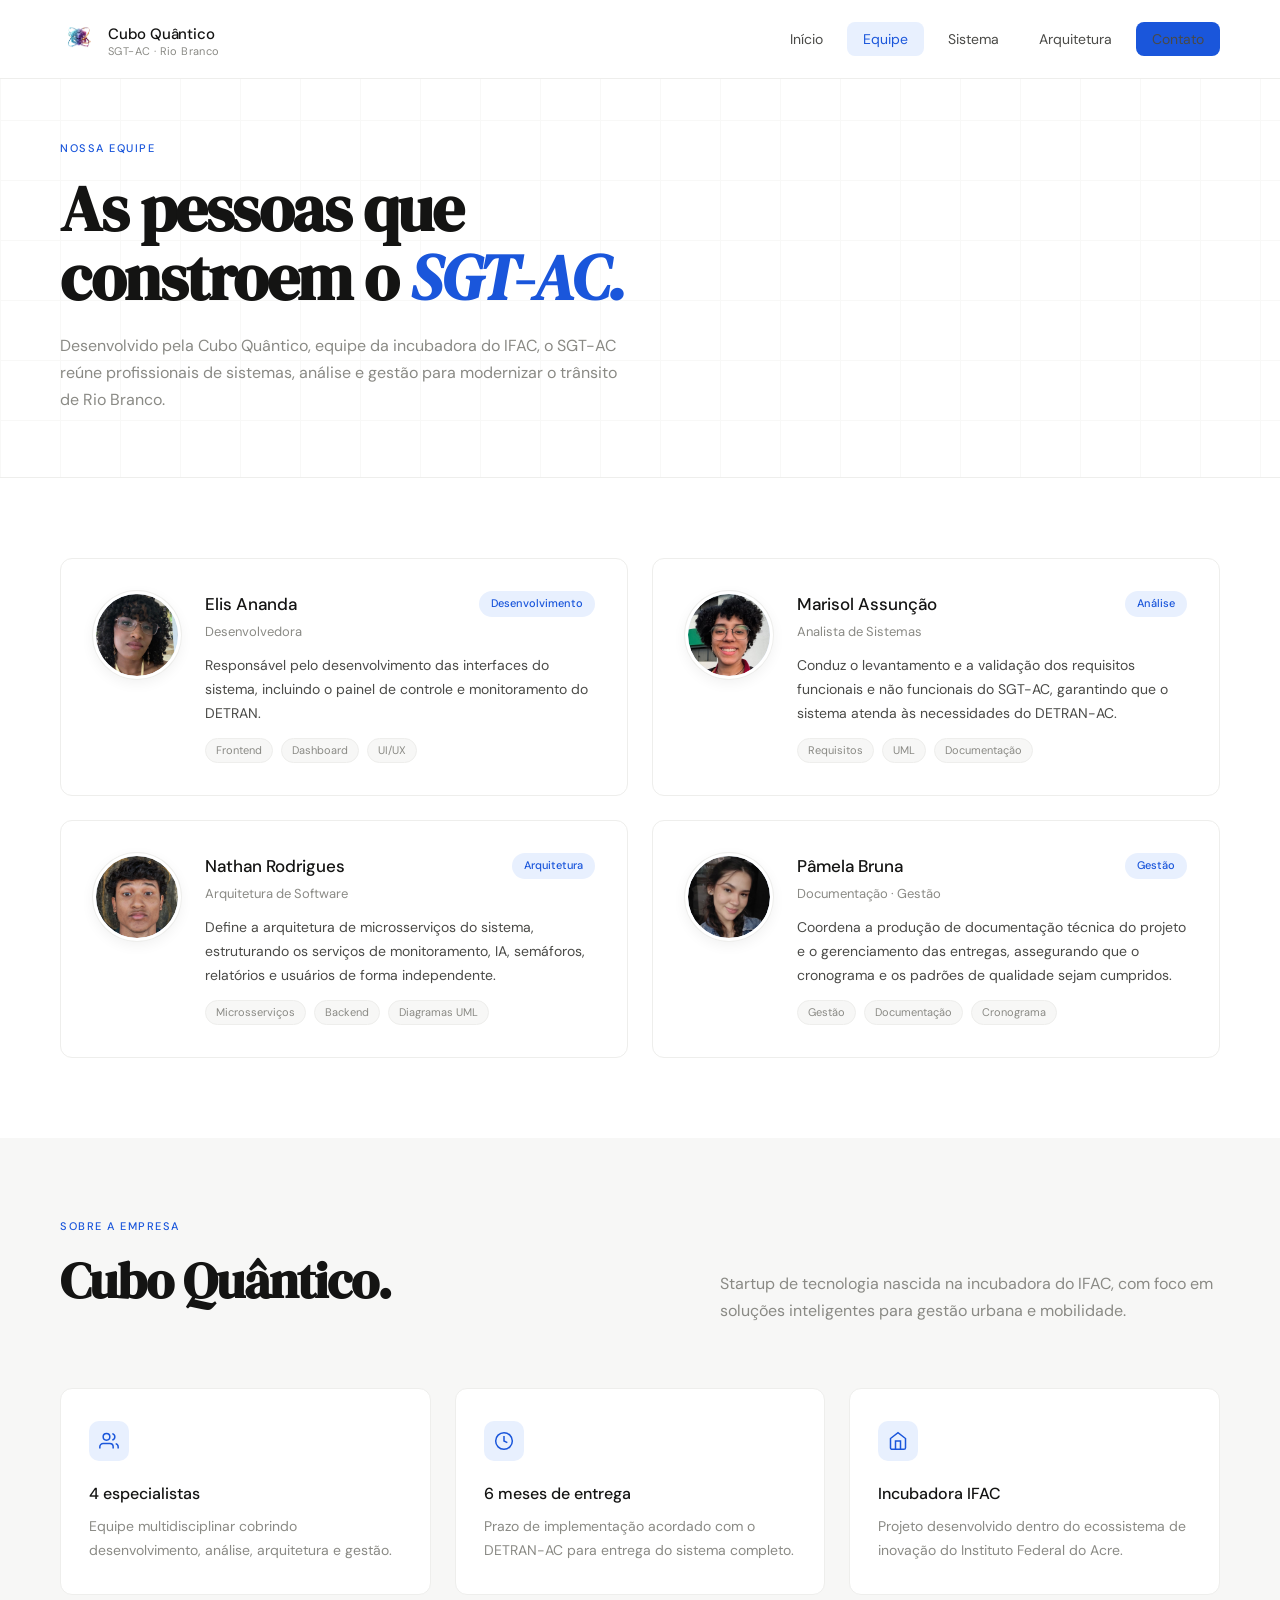
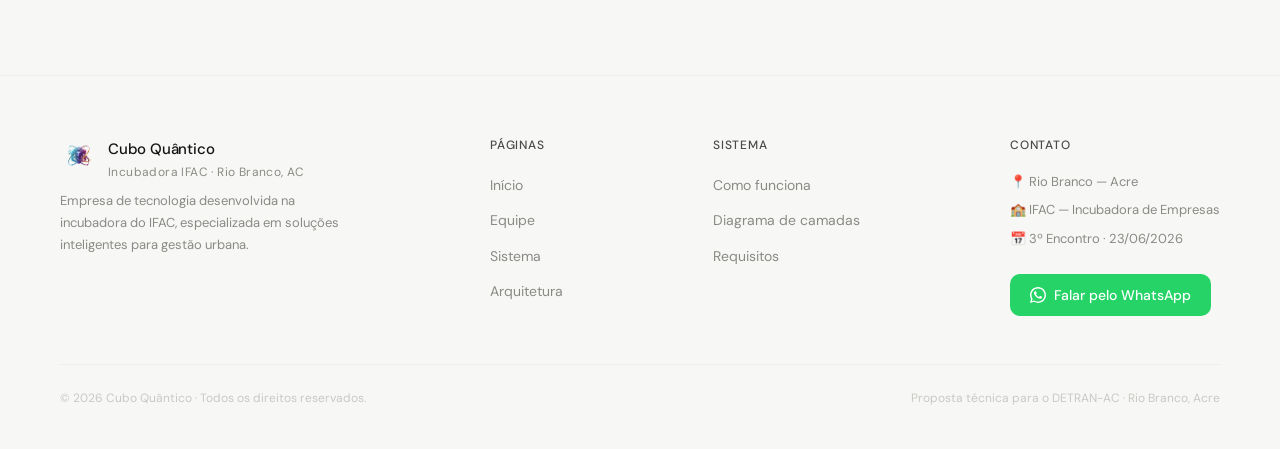
==== commit 62f0b61e: "Update equipe.html" ====
--- a/equipe.html
+++ b/equipe.html
@@ -33,7 +33,7 @@
   </button>
 </nav>
 
-<!-- MENU MOBILE OVERLAY -->
+<!-- MENU MOBILE/OVERLAY -->
 <div class="mobile-menu" id="mobile-menu">
   <ul>
     <li><a href="index.html">Início</a></li>
@@ -44,7 +44,7 @@
   </ul>
 </div>
 
-<!-- PAGE HEADER -->
+<!-- PAGE/HEADER -->
 <section class="page-hero">
   <div class="page-hero-content">
     <p class="section-label">Nossa equipe</p>
@@ -53,11 +53,11 @@
   </div>
 </section>
 
-<!-- EQUIPE GRID -->
+<!-- EQUIPE/GRID -->
 <section class="team-page-section">
   <div class="team-page-grid reveal">
 
-    <!-- Elis Ananda -->
+    <!-- Elis -->
     <div class="team-page-card">
       <div class="team-page-avatar">
         <img src="fotos/elis.jpg" alt="Elis Ananda"
@@ -73,17 +73,17 @@
           <span class="team-page-badge">Desenvolvimento</span>
         </div>
         <p class="team-page-bio">
-          Responsável pelo desenvolvimento das interfaces do sistema, incluindo o app Moveline e a integração com o painel de controle do DETRAN.
+          Responsável pelo desenvolvimento das interfaces do sistema, incluindo o painel de controle e monitoramento do DETRAN.
         </p>
         <div class="team-page-tags">
           <span class="team-tag">Frontend</span>
-          <span class="team-tag">App Moveline</span>
+          <span class="team-tag">Dashboard</span>
           <span class="team-tag">UI/UX</span>
         </div>
       </div>
     </div>
 
-    <!-- Marisol Assunção -->
+    <!-- Marisol -->
     <div class="team-page-card">
       <div class="team-page-avatar">
         <img src="fotos/marisol.jpg" alt="Marisol Assunção"
@@ -109,7 +109,7 @@
       </div>
     </div>
 
-    <!-- Nathan Rodrigues -->
+    <!-- Nathan -->
     <div class="team-page-card">
       <div class="team-page-avatar">
         <img src="fotos/nathan.jpg" alt="Nathan Rodrigues"
@@ -125,17 +125,17 @@
           <span class="team-page-badge">Arquitetura</span>
         </div>
         <p class="team-page-bio">
-          Define a arquitetura Event-Driven + Layers do sistema, estruturando a comunicação entre sensores, IA central, semáforos e interfaces do cidadão.
-        </p>
-        <div class="team-page-tags">
-          <span class="team-tag">Event-Driven</span>
-          <span class="team-tag">Layers</span>
+          Define a arquitetura de microsserviços do sistema, estruturando os serviços de monitoramento, IA, semáforos, relatórios e usuários de forma independente.
+        </p>
+        <div class="team-page-tags">
+          <span class="team-tag">Microsserviços</span>
           <span class="team-tag">Backend</span>
-        </div>
-      </div>
-    </div>
-
-    <!-- Pâmela Bruna -->
+          <span class="team-tag">Diagramas UML</span>
+        </div>
+      </div>
+    </div>
+
+    <!-- Pâmela -->
     <div class="team-page-card">
       <div class="team-page-avatar">
         <img src="fotos/pamela.jpg" alt="Pâmela Bruna"
@@ -234,7 +234,7 @@
       <h4>Contato</h4>
       <p>📍 Rio Branco — Acre</p>
       <p>🏫 IFAC — Incubadora de Empresas</p>
-      <p>📅 Proposta · Dezembro 2025</p>
+      <p>📅 3º Encontro · 23/06/2026</p>
       <a href="https://wa.me/55" target="_blank" class="whatsapp-btn">
         <svg width="16" height="16" viewBox="0 0 24 24" fill="white"><path d="M17.472 14.382c-.297-.149-1.758-.867-2.03-.967-.273-.099-.471-.148-.67.15-.197.297-.767.966-.94 1.164-.173.199-.347.223-.644.075-.297-.15-1.255-.463-2.39-1.475-.883-.788-1.48-1.761-1.653-2.059-.173-.297-.018-.458.13-.606.134-.133.298-.347.446-.52.149-.174.198-.298.298-.497.099-.198.05-.371-.025-.52-.075-.149-.669-1.612-.916-2.207-.242-.579-.487-.5-.669-.51-.173-.008-.371-.01-.57-.01-.198 0-.52.074-.792.372-.272.297-1.04 1.016-1.04 2.479 0 1.462 1.065 2.875 1.213 3.074.149.198 2.096 3.2 5.077 4.487.709.306 1.262.489 1.694.625.712.227 1.36.195 1.871.118.571-.085 1.758-.719 2.006-1.413.248-.694.248-1.289.173-1.413-.074-.124-.272-.198-.57-.347z"/><path d="M12 0C5.373 0 0 5.373 0 12c0 2.123.554 4.116 1.524 5.843L.057 23.928l6.234-1.635A11.942 11.942 0 0012 24c6.627 0 12-5.373 12-12S18.627 0 12 0zm0 21.818a9.818 9.818 0 01-5.007-1.369l-.36-.214-3.7.97 1.013-3.597-.235-.37A9.818 9.818 0 012.182 12c0-5.42 4.398-9.818 9.818-9.818 5.42 0 9.818 4.398 9.818 9.818 0 5.42-4.398 9.818-9.818 9.818z"/></svg>
         Falar pelo WhatsApp
@@ -242,7 +242,7 @@
     </div>
   </div>
   <div class="footer-bottom">
-    <p>© 2025 Cubo Quântico · Todos os direitos reservados.</p>
+    <p>© 2026 Cubo Quântico · Todos os direitos reservados.</p>
     <p>Proposta técnica para o DETRAN-AC · Rio Branco, Acre</p>
   </div>
 </footer>
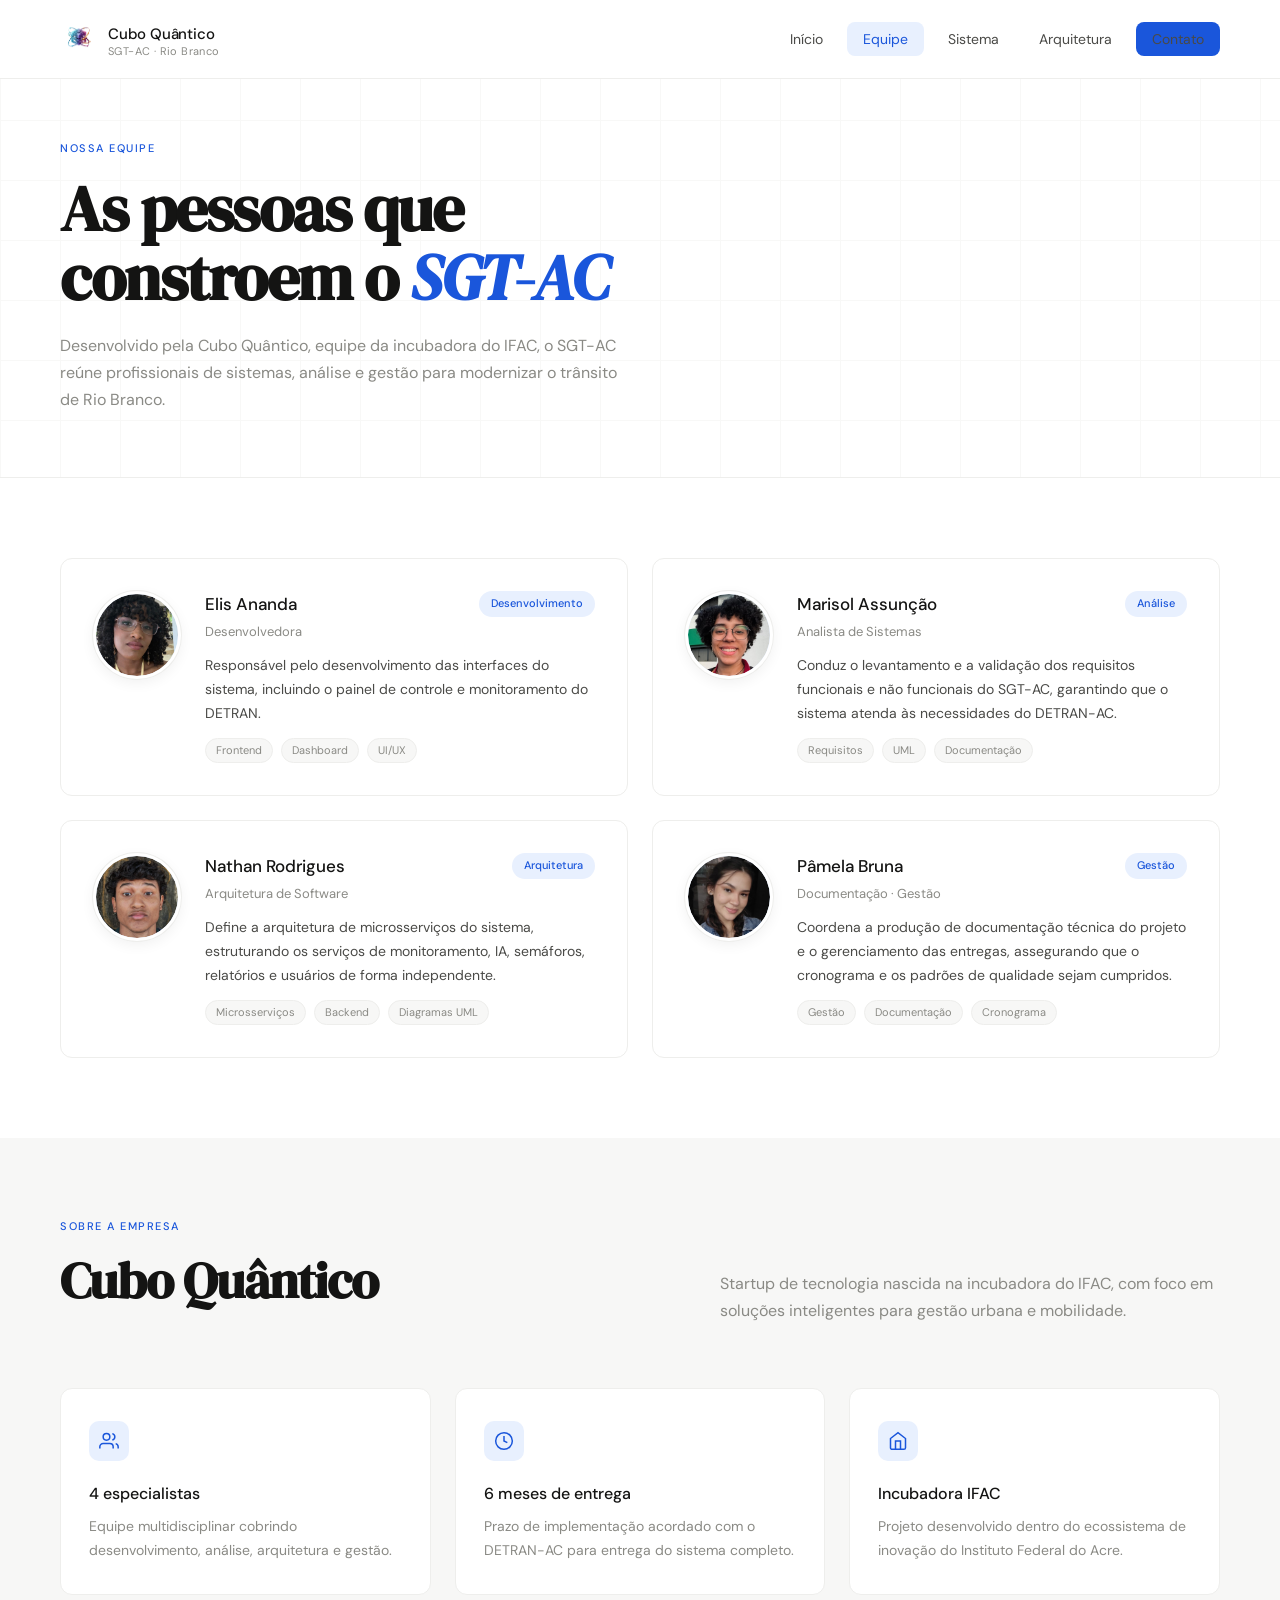
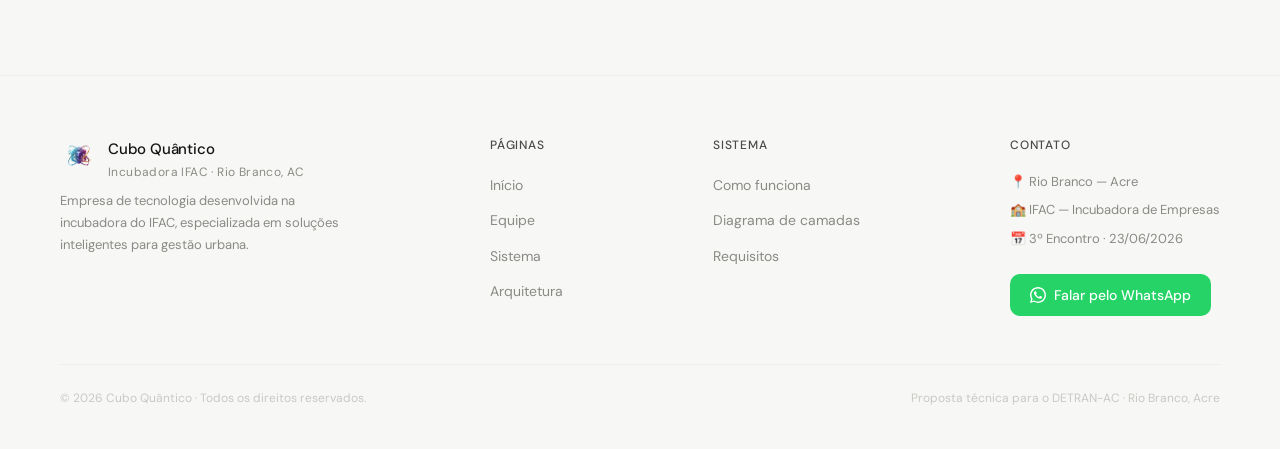
==== commit 1f676b7d: "Update equipe.html" ====
--- a/equipe.html
+++ b/equipe.html
@@ -4,7 +4,7 @@
   <meta charset="UTF-8">
   <meta name="viewport" content="width=device-width, initial-scale=1.0">
   <title>Equipe — Cubo Quântico</title>
-  <link rel="stylesheet" href="style.css">
+  <link rel="stylesheet" href="style.css?v=4">
 </head>
 <body>
 
@@ -33,7 +33,7 @@
   </button>
 </nav>
 
-<!-- MENU MOBILE/OVERLAY -->
+<!-- MENU MOBILE OVERLAY -->
 <div class="mobile-menu" id="mobile-menu">
   <ul>
     <li><a href="index.html">Início</a></li>
@@ -48,8 +48,10 @@
 <section class="page-hero">
   <div class="page-hero-content">
     <p class="section-label">Nossa equipe</p>
-    <h1 class="page-hero-title">As pessoas que<br>constroem o <em>SGT-AC.</em></h1>
-    <p class="page-hero-desc">Desenvolvido pela Cubo Quântico, equipe da incubadora do IFAC, o SGT-AC reúne profissionais de sistemas, análise e gestão para modernizar o trânsito de Rio Branco.</p>
+    <h1 class="page-hero-title">As pessoas que<br>constroem o <em>SGT-AC</em></h1>
+    <p class="page-hero-desc">Desenvolvido pela Cubo Quântico, equipe da 
+      incubadora do IFAC, o SGT-AC reúne profissionais de sistemas, 
+      análise e gestão para modernizar o trânsito de Rio Branco.</p>
   </div>
 </section>
 
@@ -99,7 +101,8 @@
           <span class="team-page-badge">Análise</span>
         </div>
         <p class="team-page-bio">
-          Conduz o levantamento e a validação dos requisitos funcionais e não funcionais do SGT-AC, garantindo que o sistema atenda às necessidades do DETRAN-AC.
+          Conduz o levantamento e a validação dos requisitos 
+          funcionais e não funcionais do SGT-AC, garantindo que o sistema atenda às necessidades do DETRAN-AC.
         </p>
         <div class="team-page-tags">
           <span class="team-tag">Requisitos</span>
@@ -164,12 +167,12 @@
   </div>
 </section>
 
-<!-- SOBRE A EMPRESA -->
+<!-- SOBRE/EMPRESA -->
 <section class="about-section">
   <div class="section-header reveal">
     <div>
       <p class="section-label">Sobre a empresa</p>
-      <h2 class="section-title">Cubo Quântico.</h2>
+      <h2 class="section-title">Cubo Quântico</h2>
     </div>
     <p class="section-desc">Startup de tecnologia nascida na incubadora do IFAC, com foco em soluções inteligentes para gestão urbana e mobilidade.</p>
   </div>
@@ -247,7 +250,6 @@
   </div>
 </footer>
 
-<script src="js/main.js" defer></script>
-
+<script src="main.js?v=4" defer></script>
 </body>
 </html>
--- a/style.css
+++ b/style.css
@@ -1,5 +1,6 @@
 @import url('https://fonts.googleapis.com/css2?family=DM+Sans:wght@300;400;500&family=DM+Serif+Display:ital@0;1&display=swap');
 
+/* ── RESET & VARIÁVEIS ── */
 *, *::before, *::after {
   box-sizing: border-box;
   margin: 0;
@@ -40,7 +41,7 @@
 nav {
   position: fixed;
   top: 0; left: 0; right: 0;
-  z-index: 100;
+  z-index: 10001;
   display: flex;
   align-items: center;
   justify-content: space-between;
@@ -305,7 +306,7 @@
   transform: translateY(-2px);
 }
 
-
+/* ── SEÇÕES GENÉRICAS ── */
 section {
   padding: 100px 60px;
 }
@@ -666,6 +667,9 @@
   color: var(--gray-300);
 }
 
+/* ── SCROLL REVEAL ── */
+/* Visível por padrão — o JS é quem oculta antes de animar.
+   Assim, se o JS falhar ou demorar, o conteúdo nunca fica invisível. */
 .reveal {
   opacity: 1;
   transform: none;
@@ -682,7 +686,7 @@
   transform: translateY(0);
 }
 
-/* ── PAGE/HERO ── */
+/* ── PAGE HERO ── */
 .page-hero {
   min-height: 40vh;
   display: flex;
@@ -732,7 +736,7 @@
   line-height: 1.7;
 }
 
-/* ── EQUIPE/PAGE ── */
+/* ── EQUIPE PAGE ── */
 .team-page-section {
   padding: 80px 60px;
 }
@@ -854,7 +858,7 @@
   border-radius: 100px;
 }
 
-/* ── SOBRE/EMPRESA ── */
+/* ── SOBRE A EMPRESA ── */
 .about-section {
   padding: 80px 60px;
   background: var(--off);
@@ -907,7 +911,7 @@
   padding: 4px;
   border-radius: 8px;
   transition: background var(--transition);
-  z-index: 200;
+  z-index: 10000;
 }
 
 .nav-hamburger:hover {
@@ -935,23 +939,25 @@
   transform: translateY(-7px) rotate(-45deg);
 }
 
-/* ── MENU/MOBILE── */
+/* ── MENU MOBILE OVERLAY ── */
 .mobile-menu {
-  display: none;
   position: fixed;
   top: 0; left: 0; right: 0; bottom: 0;
   background: var(--white);
-  z-index: 150;
+  z-index: 9999;
+  display: flex;
   flex-direction: column;
   justify-content: center;
   align-items: center;
   opacity: 0;
+  visibility: hidden;
   pointer-events: none;
-  transition: opacity 0.3s ease;
+  transition: opacity 0.3s ease, visibility 0.3s ease;
 }
 
 .mobile-menu.open {
   opacity: 1;
+  visibility: visible;
   pointer-events: all;
 }
 
@@ -998,7 +1004,6 @@
   nav                   { padding: 16px 24px; }
   .nav-links            { display: none; }
   .nav-hamburger        { display: flex; }
-  .mobile-menu          { display: flex; }
   .hero                 { padding: 100px 24px 60px; }
   section               { padding: 70px 24px; }
   .how-grid             { grid-template-columns: 1fr; }
